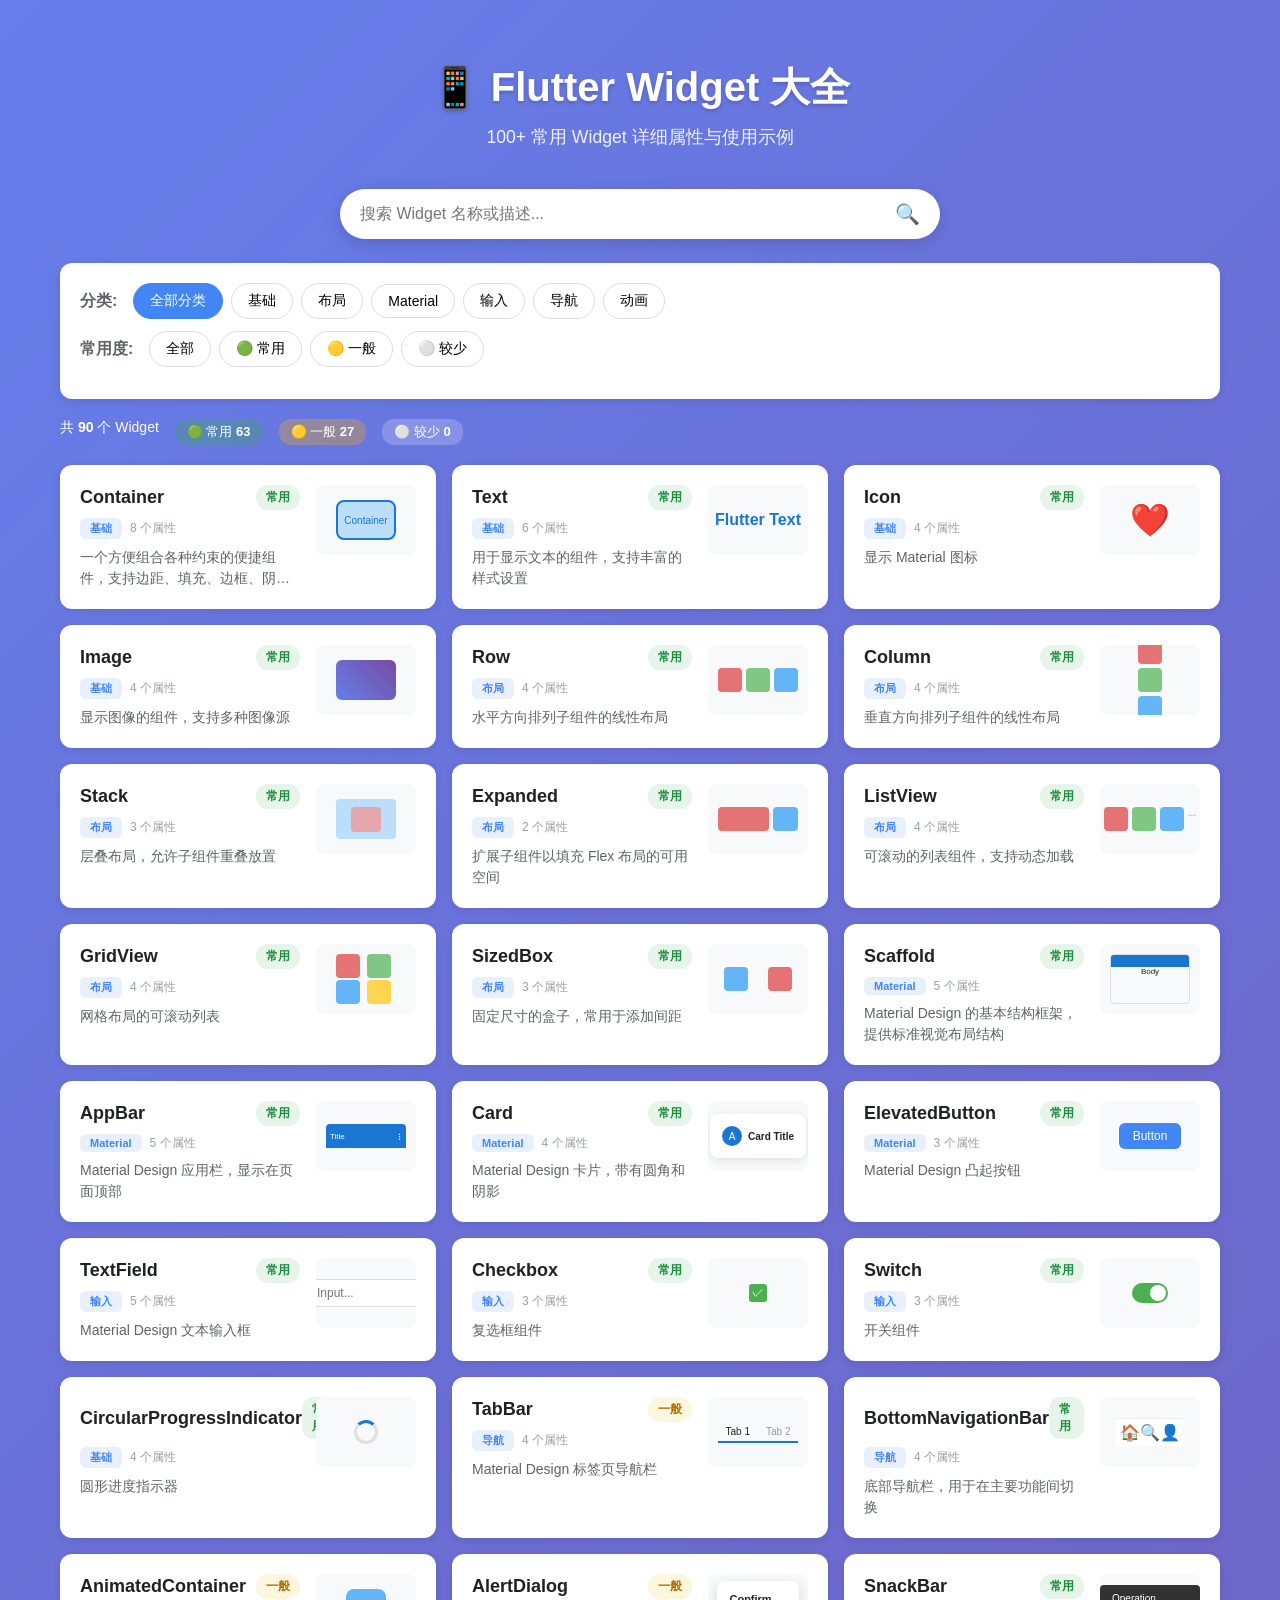
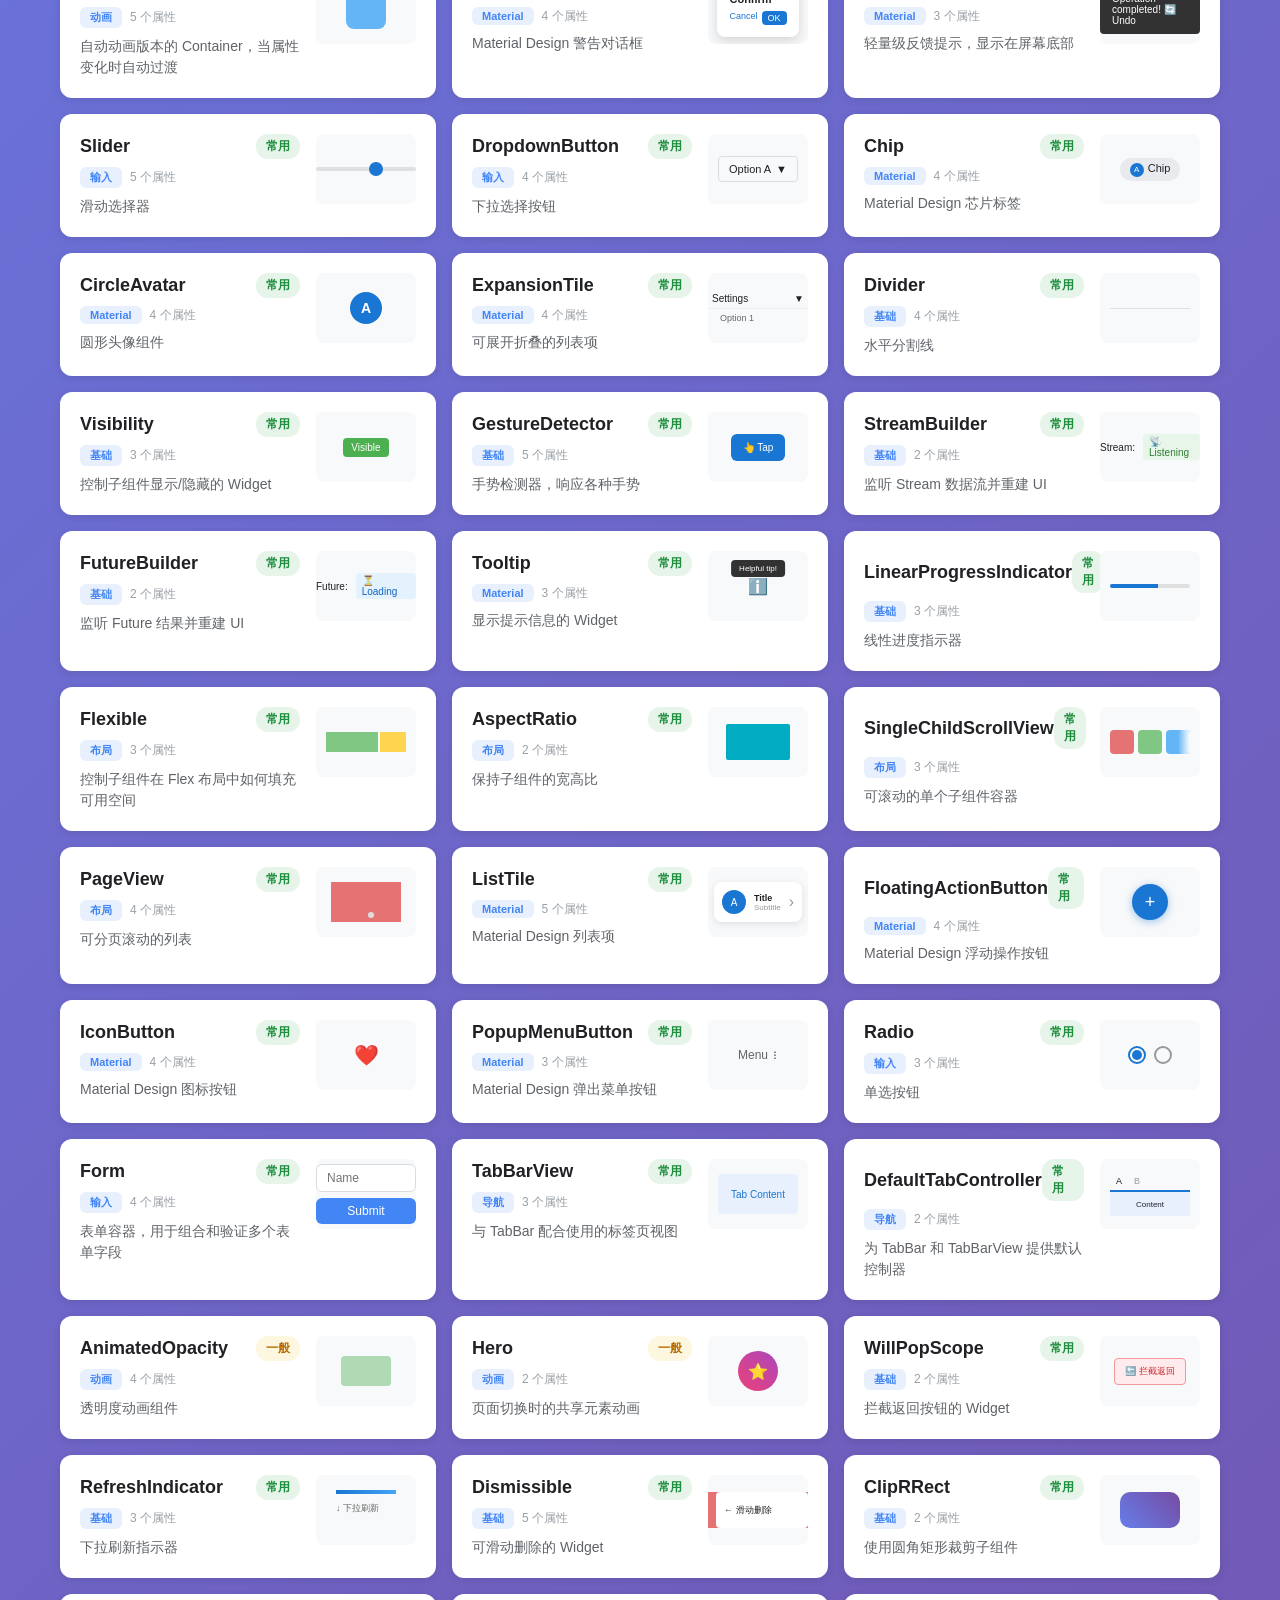
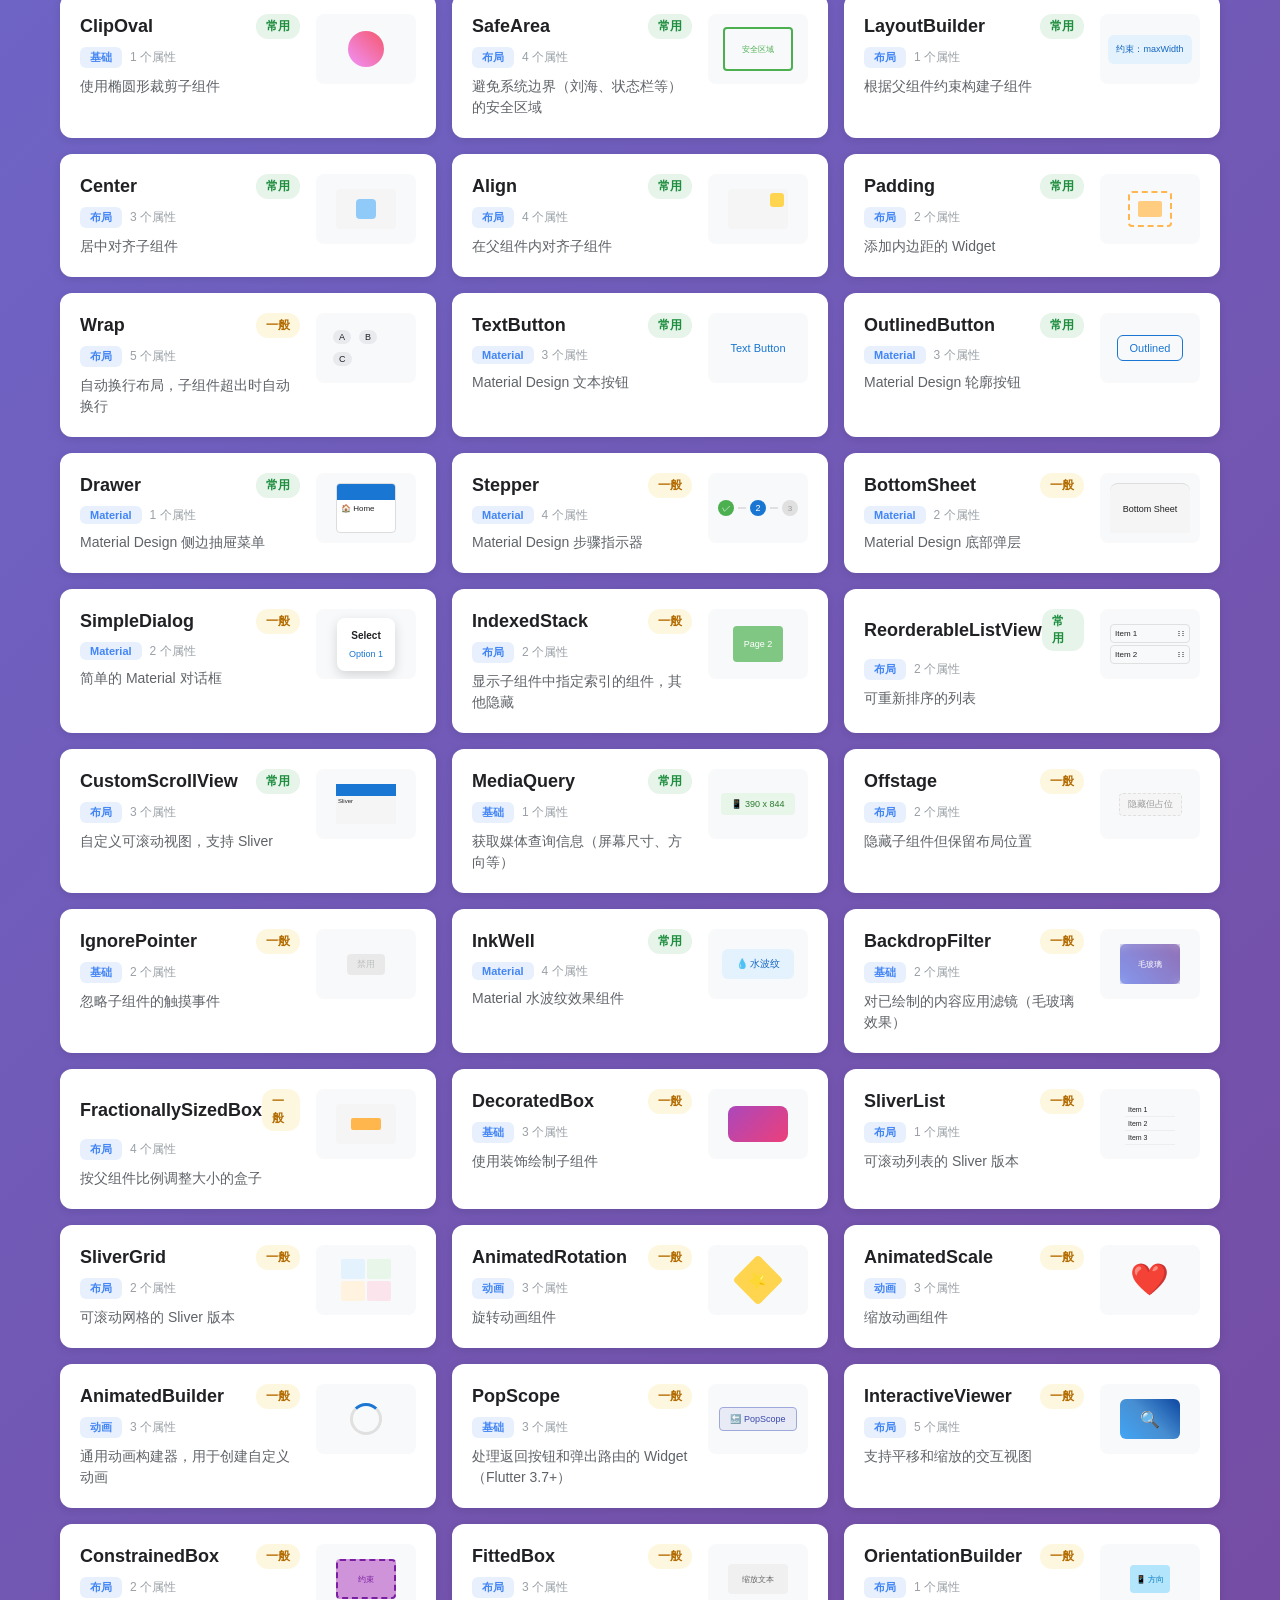
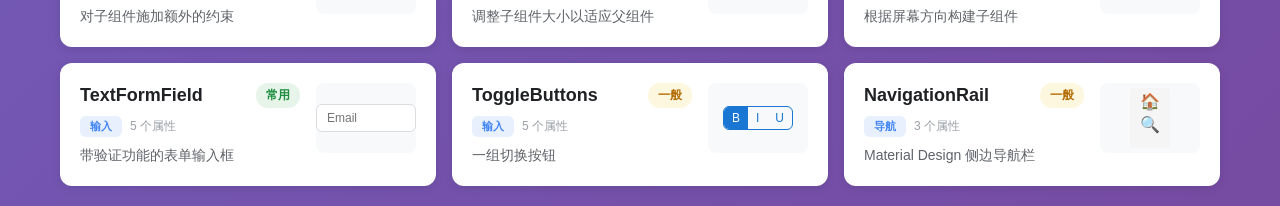
==== index.html @ 4dc027b3 "feat: 添加项目基础文件" ====
<!DOCTYPE html>
<html lang="zh-CN">
<head>
    <meta charset="UTF-8">
    <meta name="viewport" content="width=device-width, initial-scale=1.0">
    <title>Flutter Widget 大全 - 详细属性与使用示例</title>
    <link rel="stylesheet" href="styles.css">
</head>
<body>
    <div class="app">
        <!-- 头部 -->
        <header class="header">
            <h1>📱 Flutter Widget 大全</h1>
            <p class="subtitle">100+ 常用 Widget 详细属性与使用示例</p>
        </header>

        <!-- 搜索栏 -->
        <div class="search-container">
            <input type="text" id="searchInput" class="search-input" placeholder="搜索 Widget 名称或描述...">
            <span class="search-icon">🔍</span>
        </div>

        <!-- 筛选器 -->
        <div class="filters">
            <div class="filter-group">
                <span class="filter-label">分类:</span>
                <button class="filter-btn active" data-category="all">全部分类</button>
                <button class="filter-btn" data-category="basic">基础</button>
                <button class="filter-btn" data-category="layout">布局</button>
                <button class="filter-btn" data-category="material">Material</button>
                <button class="filter-btn" data-category="input">输入</button>
                <button class="filter-btn" data-category="navigation">导航</button>
                <button class="filter-btn" data-category="animation">动画</button>
            </div>
            <div class="filter-group">
                <span class="filter-label">常用度:</span>
                <button class="filter-btn" data-usage="all">全部</button>
                <button class="filter-btn" data-usage="high">🟢 常用</button>
                <button class="filter-btn" data-usage="medium">🟡 一般</button>
                <button class="filter-btn" data-usage="low">⚪ 较少</button>
            </div>
        </div>

        <!-- 统计信息 -->
        <div class="stats">
            <span class="stat-item">共 <strong id="totalCount">0</strong> 个 Widget</span>
            <span class="stat-badge high">🟢 常用 <strong id="highCount">0</strong></span>
            <span class="stat-badge medium">🟡 一般 <strong id="mediumCount">0</strong></span>
            <span class="stat-badge low">⚪ 较少 <strong id="lowCount">0</strong></span>
        </div>

        <!-- Widget 列表 -->
        <div id="widgetList" class="widget-list"></div>

        <!-- 空状态 -->
        <div id="emptyState" class="empty-state" style="display: none;">
            <div class="empty-icon">🔍</div>
            <p>未找到相关 Widget</p>
        </div>
    </div>

    <script src="detailed-docs.js"></script>
    <script src="data.js"></script>
    <script src="app.js"></script>
</body>
</html>
---- styles.css ----
/* 基础样式 */
* {
    margin: 0;
    padding: 0;
    box-sizing: border-box;
}

:root {
    --primary-color: #4285f4;
    --primary-light: #e8f0fe;
    --secondary-color: #34a853;
    --warning-color: #f9ab00;
    --grey-100: #f8f9fa;
    --grey-200: #e8eaed;
    --grey-300: #dadce0;
    --grey-400: #bdc1c6;
    --grey-500: #9aa0a6;
    --grey-600: #5f6368;
    --grey-700: #3c4043;
    --grey-800: #202124;
    --shadow: 0 2px 8px rgba(0,0,0,0.1);
    --shadow-lg: 0 4px 16px rgba(0,0,0,0.15);
    --radius: 12px;
    --radius-sm: 8px;
}

body {
    font-family: -apple-system, BlinkMacSystemFont, 'Segoe UI', Roboto, 'Helvetica Neue', Arial, sans-serif;
    background: linear-gradient(135deg, #667eea 0%, #764ba2 100%);
    min-height: 100vh;
    color: var(--grey-800);
}

.app {
    max-width: 1200px;
    margin: 0 auto;
    padding: 20px;
}

/* 头部 */
.header {
    text-align: center;
    padding: 40px 20px;
    color: white;
}

.header h1 {
    font-size: 2.5rem;
    margin-bottom: 10px;
    text-shadow: 0 2px 4px rgba(0,0,0,0.2);
}

.subtitle {
    font-size: 1.1rem;
    opacity: 0.9;
}

/* 搜索栏 */
.search-container {
    position: relative;
    max-width: 600px;
    margin: 0 auto 24px;
}

.search-input {
    width: 100%;
    padding: 16px 50px 16px 20px;
    border: none;
    border-radius: 30px;
    font-size: 16px;
    box-shadow: var(--shadow-lg);
    outline: none;
    transition: box-shadow 0.3s;
}

.search-input:focus {
    box-shadow: 0 6px 20px rgba(0,0,0,0.2);
}

.search-icon {
    position: absolute;
    right: 20px;
    top: 50%;
    transform: translateY(-50%);
    font-size: 20px;
}

/* 筛选器 */
.filters {
    background: white;
    border-radius: var(--radius);
    padding: 20px;
    margin-bottom: 20px;
    box-shadow: var(--shadow);
}

.filter-group {
    display: flex;
    flex-wrap: wrap;
    gap: 8px;
    margin-bottom: 12px;
    align-items: center;
}

.filter-label {
    font-weight: 600;
    color: var(--grey-600);
    margin-right: 8px;
}

.filter-btn {
    padding: 8px 16px;
    border: 1px solid var(--grey-300);
    background: white;
    border-radius: 20px;
    cursor: pointer;
    font-size: 14px;
    transition: all 0.2s;
}

.filter-btn:hover {
    background: var(--grey-100);
}

.filter-btn.active {
    background: var(--primary-color);
    color: white;
    border-color: var(--primary-color);
}

/* 统计信息 */
.stats {
    display: flex;
    gap: 16px;
    flex-wrap: wrap;
    margin-bottom: 20px;
    color: white;
}

.stat-item {
    font-size: 14px;
}

.stat-badge {
    padding: 4px 12px;
    border-radius: 12px;
    font-size: 13px;
    background: rgba(255,255,255,0.2);
}

.stat-badge.high { background: rgba(52, 168, 83, 0.3); }
.stat-badge.medium { background: rgba(249, 171, 0, 0.3); }
.stat-badge.low { background: rgba(255,255,255,0.2); }

/* Widget 列表 */
.widget-list {
    display: grid;
    grid-template-columns: repeat(auto-fill, minmax(340px, 1fr));
    gap: 16px;
}

/* Widget 卡片 */
.widget-card {
    background: white;
    border-radius: var(--radius);
    padding: 20px;
    box-shadow: var(--shadow);
    cursor: pointer;
    transition: all 0.3s;
    display: flex;
    gap: 16px;
}

.widget-card:hover {
    transform: translateY(-4px);
    box-shadow: var(--shadow-lg);
}

.widget-card-content {
    flex: 1;
    min-width: 0;
}

.widget-card-header {
    display: flex;
    justify-content: space-between;
    align-items: center;
    margin-bottom: 8px;
}

.widget-name {
    font-size: 18px;
    font-weight: 700;
    color: var(--grey-800);
}

.usage-badge {
    padding: 4px 10px;
    border-radius: 12px;
    font-size: 12px;
    font-weight: 600;
}

.usage-badge.high {
    background: #e6f4ea;
    color: #1e8e3e;
}

.usage-badge.medium {
    background: #fef7e0;
    color: #b36b00;
}

.usage-badge.low {
    background: var(--grey-200);
    color: var(--grey-600);
}

.widget-meta {
    display: flex;
    gap: 8px;
    align-items: center;
    margin-bottom: 8px;
}

.category-chip {
    background: var(--primary-light);
    color: var(--primary-color);
    padding: 3px 10px;
    border-radius: 6px;
    font-size: 11px;
    font-weight: 600;
}

.props-count {
    color: var(--grey-500);
    font-size: 12px;
}

.widget-description {
    color: var(--grey-600);
    font-size: 14px;
    line-height: 1.5;
    display: -webkit-box;
    -webkit-line-clamp: 2;
    -webkit-box-orient: vertical;
    overflow: hidden;
}

/* 预览卡片 */
.widget-preview {
    width: 100px;
    height: 70px;
    background: var(--grey-100);
    border-radius: var(--radius-sm);
    display: flex;
    align-items: center;
    justify-content: center;
    overflow: hidden;
    flex-shrink: 0;
}

/* 空状态 */
.empty-state {
    text-align: center;
    padding: 60px 20px;
    color: white;
}

.empty-icon {
    font-size: 64px;
    margin-bottom: 16px;
    opacity: 0.8;
}

/* 模态框 */
.modal {
    display: none;
    position: fixed;
    top: 0;
    left: 0;
    width: 100%;
    height: 100%;
    z-index: 1000;
}

.modal.active {
    display: flex;
    align-items: center;
    justify-content: center;
}

.modal-overlay {
    position: absolute;
    top: 0;
    left: 0;
    width: 100%;
    height: 100%;
    background: rgba(0,0,0,0.6);
    backdrop-filter: blur(4px);
}

.modal-content {
    position: relative;
    background: white;
    border-radius: var(--radius);
    width: 90%;
    max-width: 800px;
    max-height: 90vh;
    overflow-y: auto;
    box-shadow: var(--shadow-lg);
    animation: modalSlide 0.3s ease;
}

@keyframes modalSlide {
    from {
        opacity: 0;
        transform: translateY(-20px);
    }
    to {
        opacity: 1;
        transform: translateY(0);
    }
}

.modal-close {
    position: absolute;
    top: 16px;
    right: 16px;
    width: 36px;
    height: 36px;
    border: none;
    background: var(--grey-200);
    border-radius: 50%;
    cursor: pointer;
    font-size: 20px;
    color: var(--grey-600);
    z-index: 10;
    transition: background 0.2s;
}

.modal-close:hover {
    background: var(--grey-300);
}

/* 模态框头部 */
.modal-header {
    padding: 30px;
    background: linear-gradient(135deg, var(--primary-color), #8ab4f8);
    color: white;
}

.modal-title-section {
    display: flex;
    align-items: center;
    gap: 12px;
    margin-bottom: 12px;
}

.modal-title-section h2 {
    font-size: 24px;
}

.modal-description {
    opacity: 0.95;
    line-height: 1.6;
    margin-bottom: 16px;
}

.modal-meta {
    display: flex;
    gap: 12px;
    align-items: center;
}

.modal-meta .category-chip {
    background: rgba(255,255,255,0.25);
    color: white;
}

.modal-meta .props-count {
    color: rgba(255,255,255,0.8);
}

/* 预览区 */
.preview-section {
    padding: 24px 30px;
    background: linear-gradient(135deg, var(--primary-light), #e8f5e9);
}

.preview-label {
    font-size: 12px;
    color: var(--grey-500);
    margin-bottom: 12px;
    text-transform: uppercase;
    letter-spacing: 0.5px;
}

.preview-container {
    background: white;
    border-radius: var(--radius);
    padding: 40px;
    min-height: 120px;
    display: flex;
    align-items: center;
    justify-content: center;
    box-shadow: inset 0 2px 8px rgba(0,0,0,0.05);
}

/* Tab 导航 */
.modal-tabs {
    display: flex;
    border-bottom: 1px solid var(--grey-300);
    padding: 0 30px;
}

.tab-btn {
    padding: 16px 24px;
    border: none;
    background: none;
    cursor: pointer;
    font-size: 14px;
    font-weight: 600;
    color: var(--grey-600);
    border-bottom: 2px solid transparent;
    transition: all 0.2s;
}

.tab-btn:hover {
    color: var(--primary-color);
}

.tab-btn.active {
    color: var(--primary-color);
    border-bottom-color: var(--primary-color);
}

/* Tab 内容 */
.tab-content {
    padding: 24px 30px 30px;
}

.tab-pane {
    display: none;
}

.tab-pane.active {
    display: block;
}

/* 属性列表 */
.properties-list {
    display: grid;
    gap: 12px;
}

.property-card {
    border: 1px solid var(--grey-200);
    border-radius: var(--radius-sm);
    padding: 16px;
    background: var(--grey-50);
}

.property-header {
    display: flex;
    align-items: center;
    gap: 8px;
    margin-bottom: 8px;
    flex-wrap: wrap;
}

.property-name {
    font-weight: 600;
    font-size: 15px;
}

.property-type {
    background: var(--primary-light);
    color: var(--primary-color);
    padding: 2px 8px;
    border-radius: 4px;
    font-size: 12px;
    font-family: monospace;
}

.property-required {
    background: #fce8e6;
    color: #c5221f;
    padding: 2px 8px;
    border-radius: 4px;
    font-size: 11px;
    font-weight: 600;
}

.property-description {
    color: var(--grey-700);
    font-size: 14px;
    margin-bottom: 8px;
}

.property-extra {
    display: flex;
    gap: 12px;
    flex-wrap: wrap;
}

.property-default,
.property-example {
    background: white;
    padding: 6px 10px;
    border-radius: 6px;
    font-size: 12px;
    font-family: monospace;
}

.property-default {
    border-left: 3px solid var(--warning-color);
}

.property-example {
    border-left: 3px solid var(--secondary-color);
}

/* 代码块 */
.code-header {
    display: flex;
    justify-content: space-between;
    align-items: center;
    margin-bottom: 12px;
}

.code-header span {
    font-weight: 600;
    color: var(--grey-700);
}

.copy-btn {
    padding: 6px 14px;
    border: 1px solid var(--grey-300);
    background: white;
    border-radius: 6px;
    cursor: pointer;
    font-size: 13px;
    transition: all 0.2s;
}

.copy-btn:hover {
    background: var(--grey-100);
}

pre {
    background: #1e1e1e;
    color: #d4d4d4;
    padding: 20px;
    border-radius: var(--radius-sm);
    overflow-x: auto;
    font-size: 13px;
    line-height: 1.6;
}

code {
    font-family: 'Monaco', 'Menlo', 'Ubuntu Mono', monospace;
}

/* 提示内容 */
.tips-content {
    background: #fef7e0;
    border-left: 4px solid var(--warning-color);
    padding: 16px;
    border-radius: var(--radius-sm);
    margin-bottom: 20px;
}

.tips-content h4 {
    color: #b36b00;
    margin-bottom: 8px;
}

.tips-content p {
    color: #666;
    line-height: 1.6;
}

/* 详细介绍内容 */
.detail-content {
    display: flex;
    flex-direction: column;
    gap: 24px;
}

.detail-section {
    background: var(--grey-50);
    border-radius: var(--radius-sm);
    padding: 20px;
}

.detail-section h4 {
    color: var(--grey-800);
    margin-bottom: 12px;
    font-size: 16px;
    display: flex;
    align-items: center;
    gap: 8px;
}

.detail-section p {
    color: var(--grey-700);
    line-height: 1.8;
    font-size: 14px;
}

.use-case-list,
.pitfall-list {
    list-style: none;
    padding: 0;
    margin: 0;
}

.use-case-list li,
.pitfall-list li {
    padding: 10px 14px;
    background: white;
    border-radius: 6px;
    margin-bottom: 8px;
    font-size: 14px;
    color: var(--grey-700);
    border-left: 3px solid var(--primary-color);
}

.pitfall-list li {
    border-left-color: var(--warning-color);
    background: #fff8e1;
}

.pattern-list {
    display: flex;
    flex-direction: column;
    gap: 12px;
}

.pattern-item {
    background: white;
    border-radius: 8px;
    overflow: hidden;
    border: 1px solid var(--grey-200);
}

.pattern-title {
    background: var(--primary-light);
    color: var(--primary-color);
    padding: 10px 14px;
    font-weight: 600;
    font-size: 14px;
}

.pattern-code {
    margin: 0;
    padding: 14px;
    background: #1e1e1e;
    font-size: 12px;
    line-height: 1.6;
}

.pattern-code code {
    color: #d4d4d4;
}

/* 相关 Widget */
.related-widgets h4 {
    margin-bottom: 12px;
    color: var(--grey-700);
}

.related-list {
    display: flex;
    flex-wrap: wrap;
    gap: 8px;
}

.related-chip {
    background: var(--primary-light);
    color: var(--primary-color);
    padding: 6px 14px;
    border-radius: 20px;
    font-size: 13px;
    cursor: pointer;
    transition: all 0.2s;
}

.related-chip:hover {
    background: var(--primary-color);
    color: white;
}

/* 预览组件样式 */
.preview-row {
    display: flex;
    gap: 4px;
}

.preview-col {
    display: flex;
    flex-direction: column;
    gap: 4px;
}

.preview-box {
    width: 24px;
    height: 24px;
    border-radius: 4px;
}

.preview-stack {
    position: relative;
    width: 60px;
    height: 40px;
}

.preview-stack .preview-box {
    position: absolute;
}

.preview-chip {
    display: inline-block;
    padding: 4px 10px;
    background: var(--grey-200);
    border-radius: 12px;
    font-size: 11px;
    margin: 2px;
}

.preview-button {
    padding: 6px 14px;
    background: var(--primary-color);
    color: white;
    border: none;
    border-radius: 6px;
    font-size: 12px;
}

.preview-card {
    background: white;
    padding: 12px;
    border-radius: 8px;
    box-shadow: 0 2px 8px rgba(0,0,0,0.1);
    max-width: 150px;
}

.preview-input {
    padding: 6px 10px;
    border: 1px solid var(--grey-300);
    border-radius: 6px;
    font-size: 12px;
    width: 120px;
}

.preview-slider {
    width: 100px;
}

/* 响应式 */
@media (max-width: 768px) {
    .header h1 {
        font-size: 1.8rem;
    }

    .widget-list {
        grid-template-columns: 1fr;
    }

    .widget-card {
        flex-direction: column;
    }

    .widget-preview {
        width: 100%;
        height: 80px;
    }

    .filters {
        padding: 16px;
    }

    .filter-group {
        gap: 6px;
    }

    .filter-btn {
        padding: 6px 12px;
        font-size: 13px;
    }

    .modal-content {
        width: 95%;
    }

    .modal-header,
    .preview-section,
    .modal-tabs,
    .tab-content {
        padding-left: 20px;
        padding-right: 20px;
    }

    .modal-tabs {
        overflow-x: auto;
    }

    .tab-btn {
        padding: 14px 16px;
    }
}
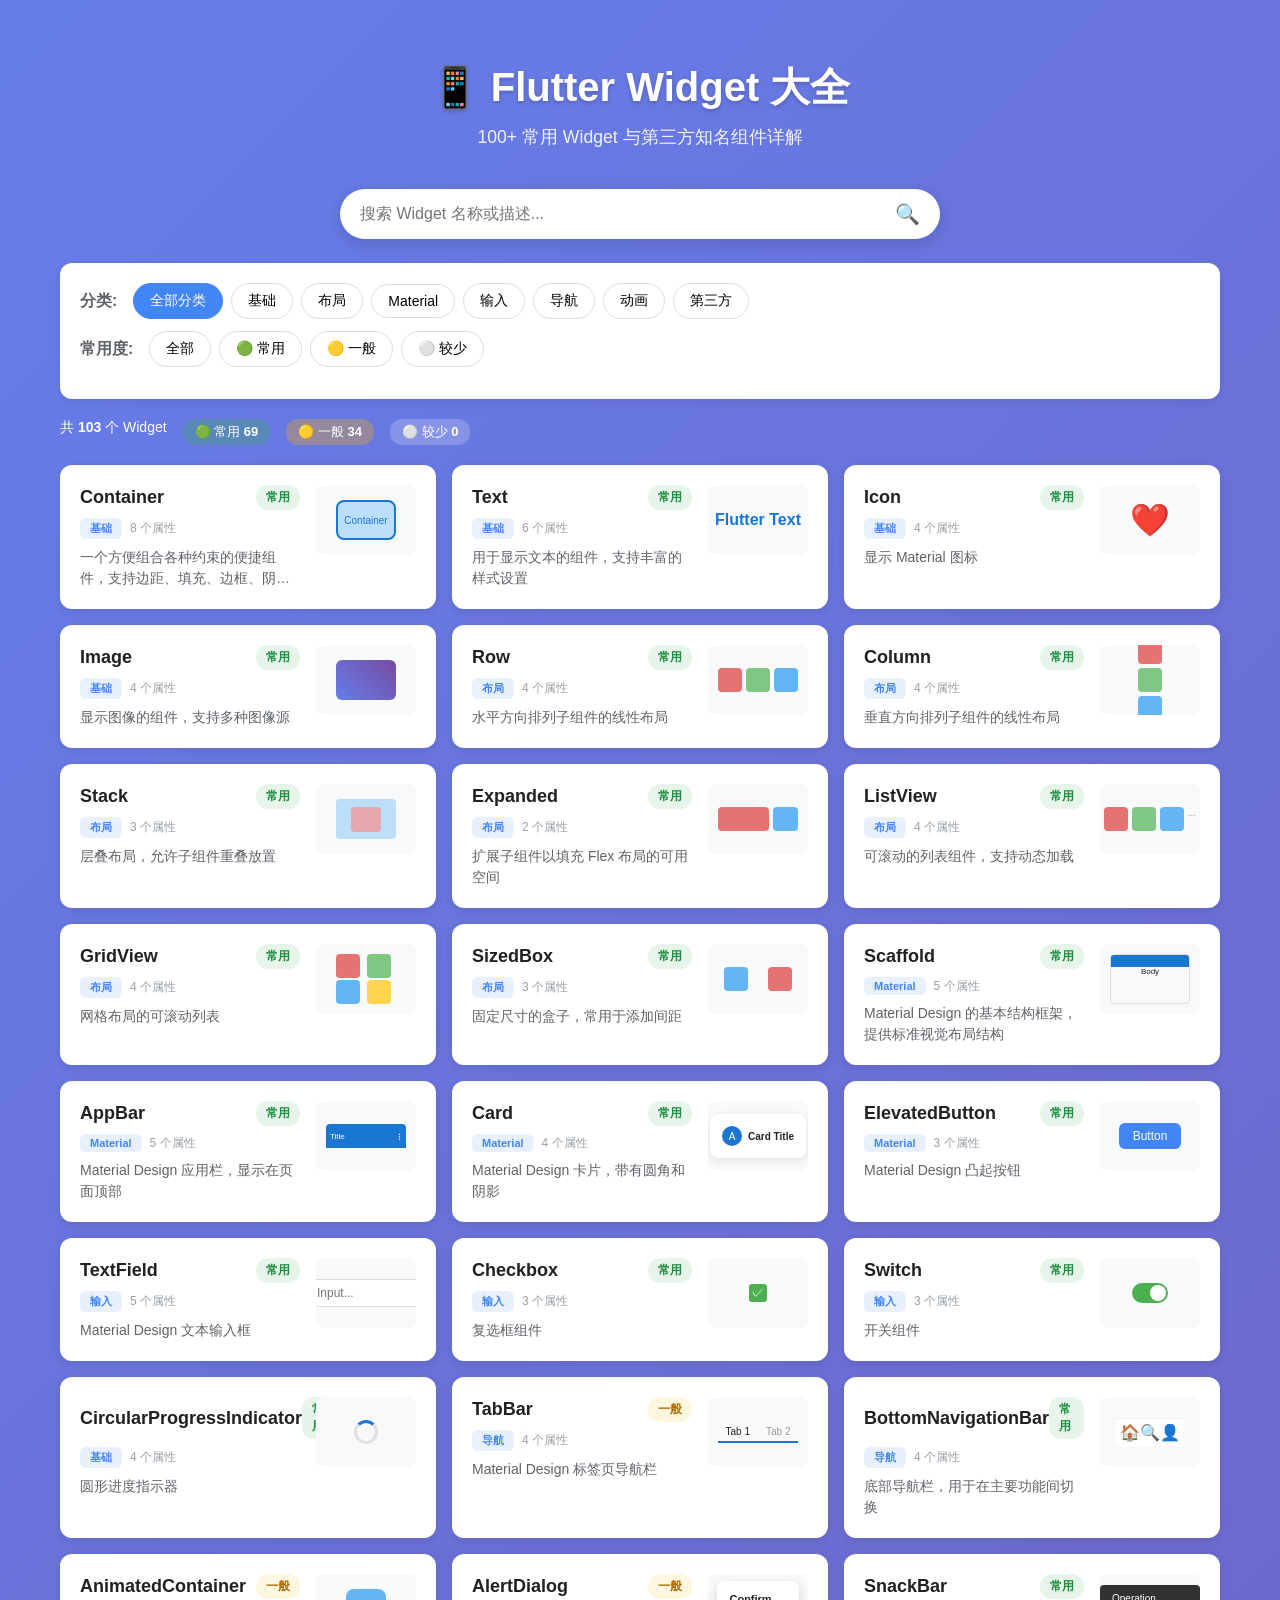
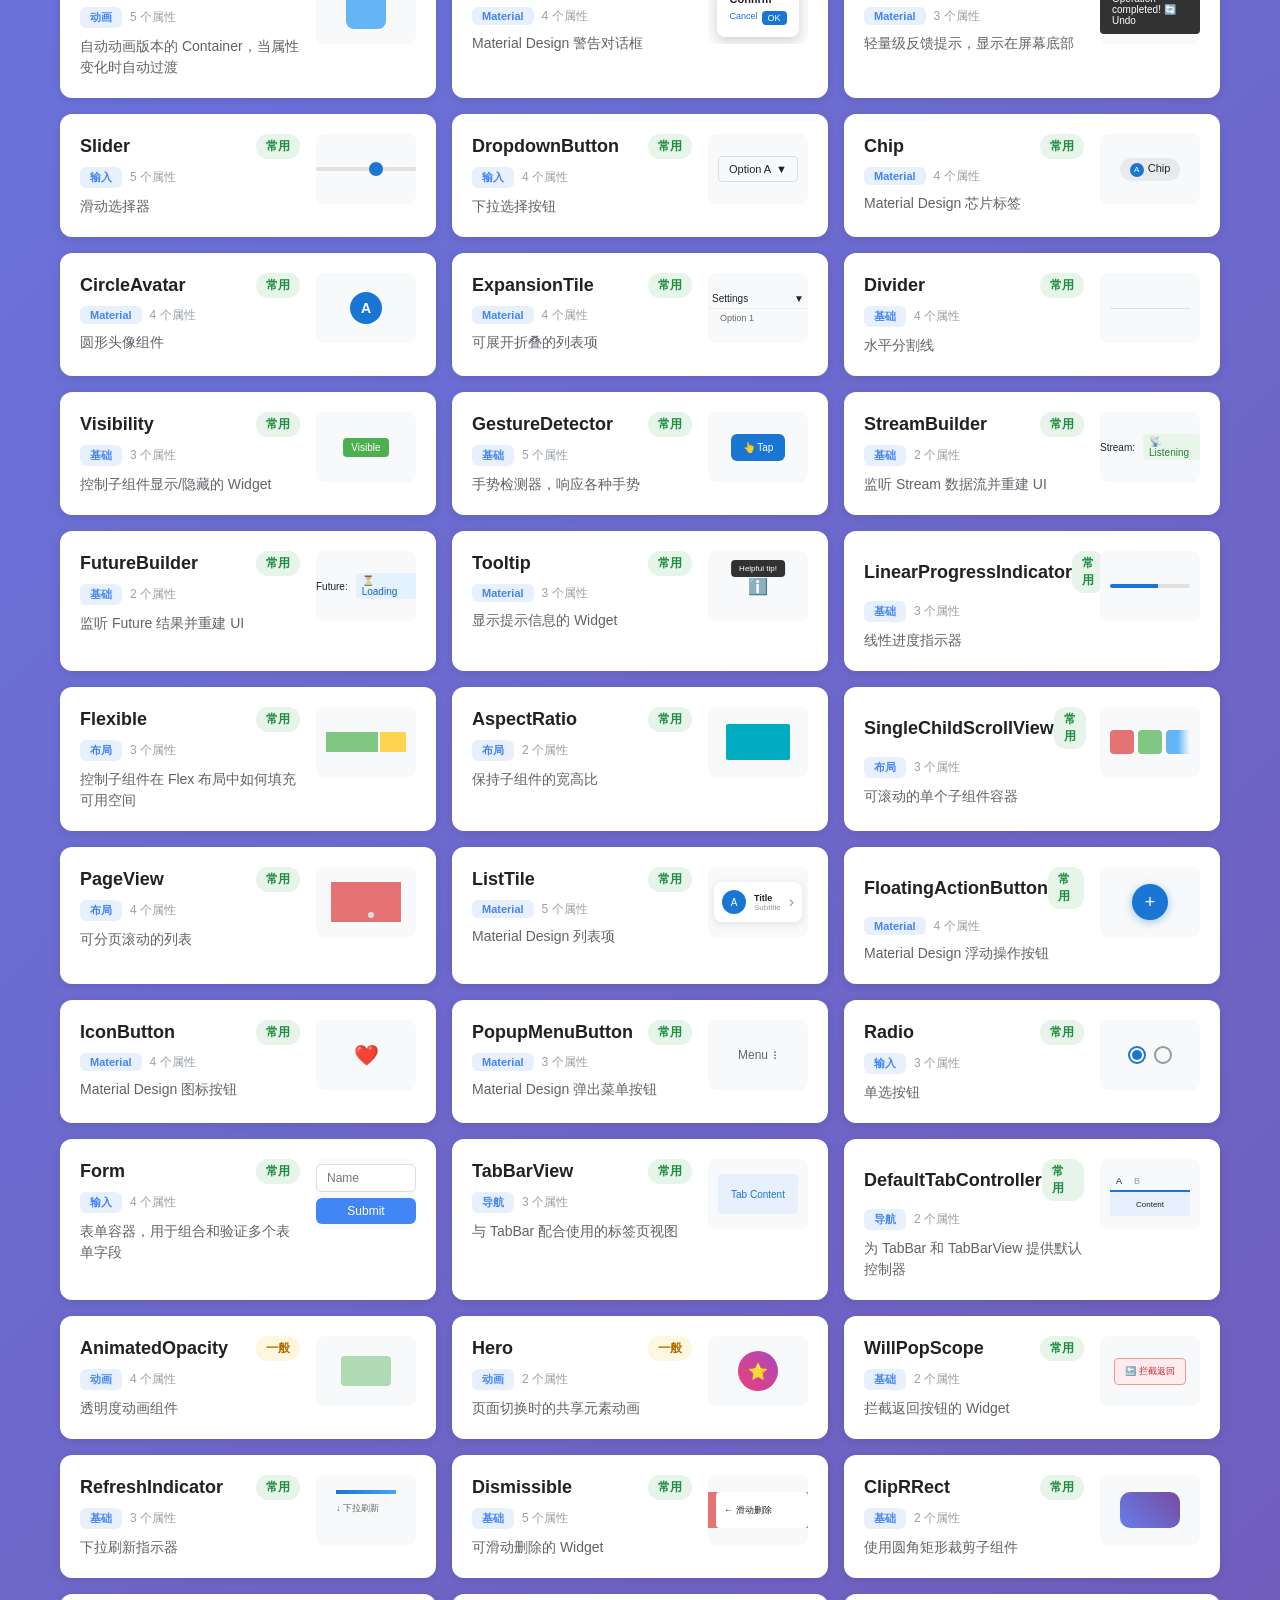
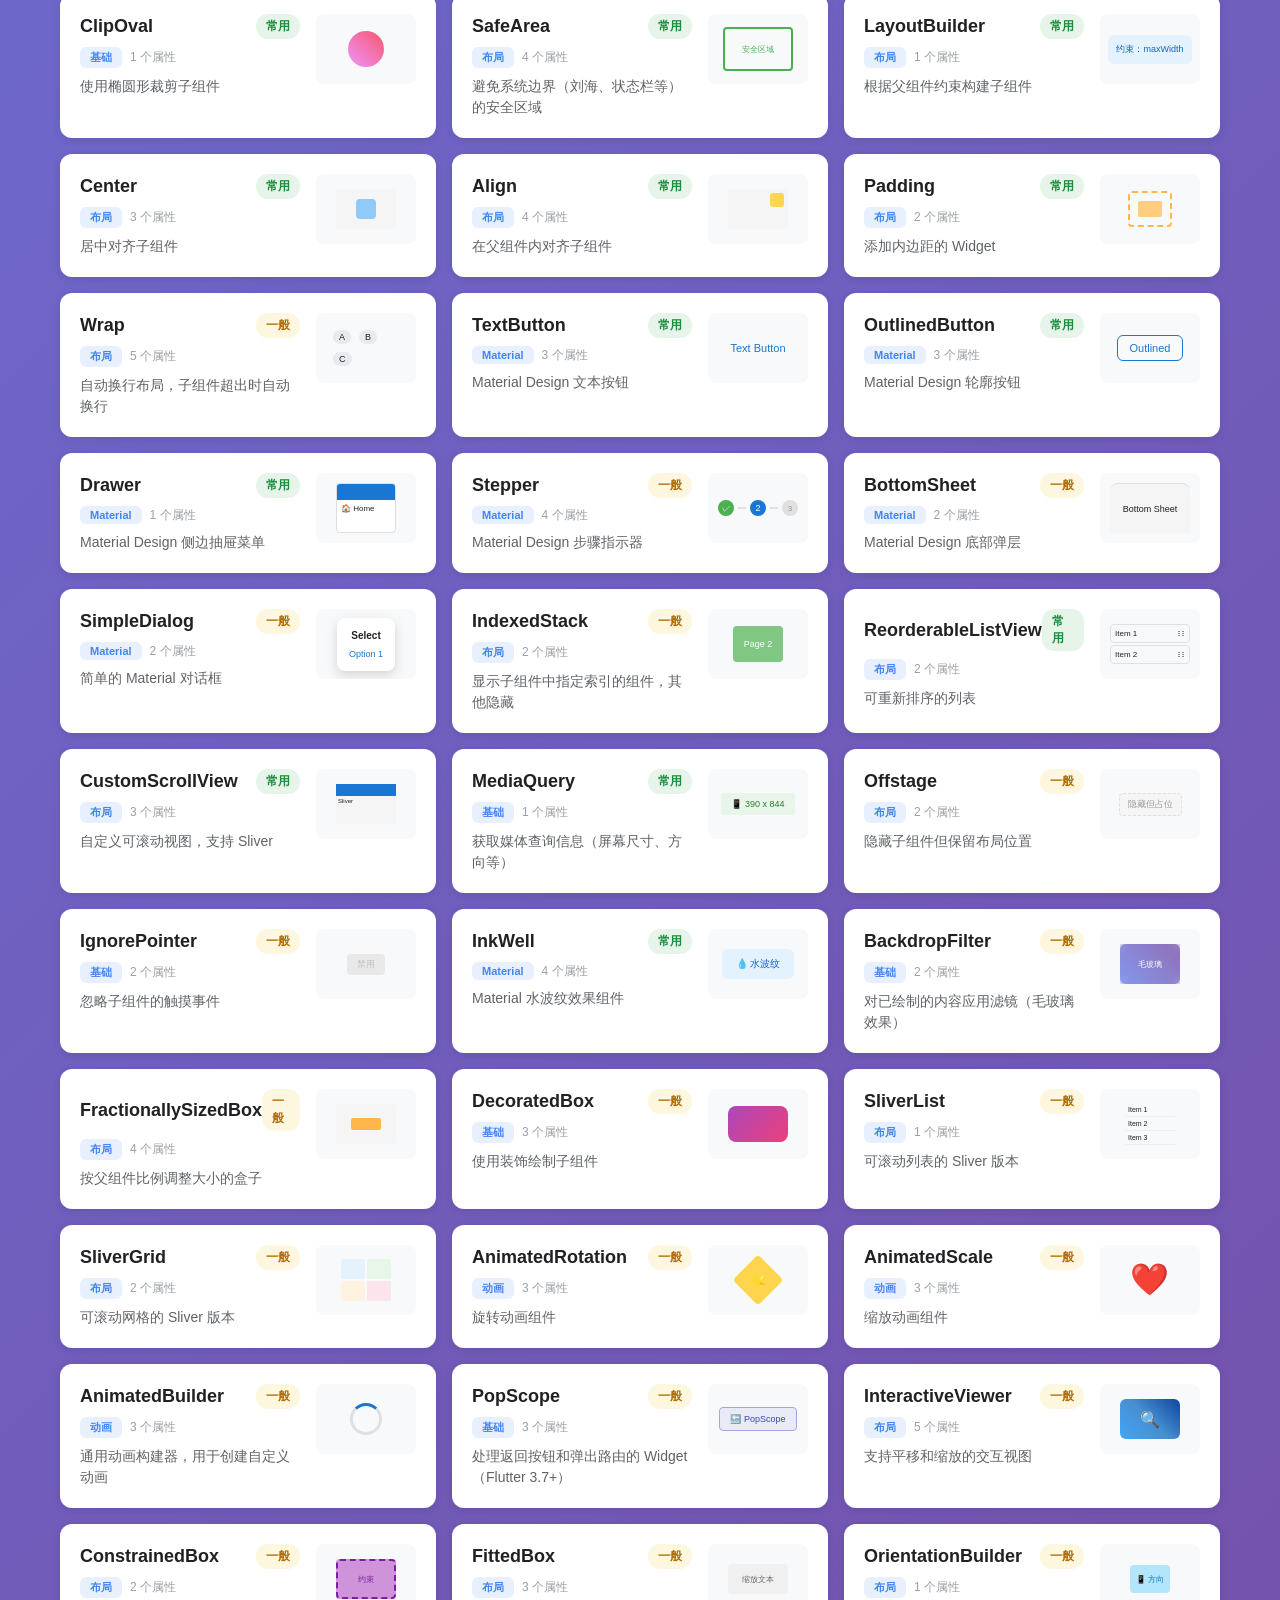
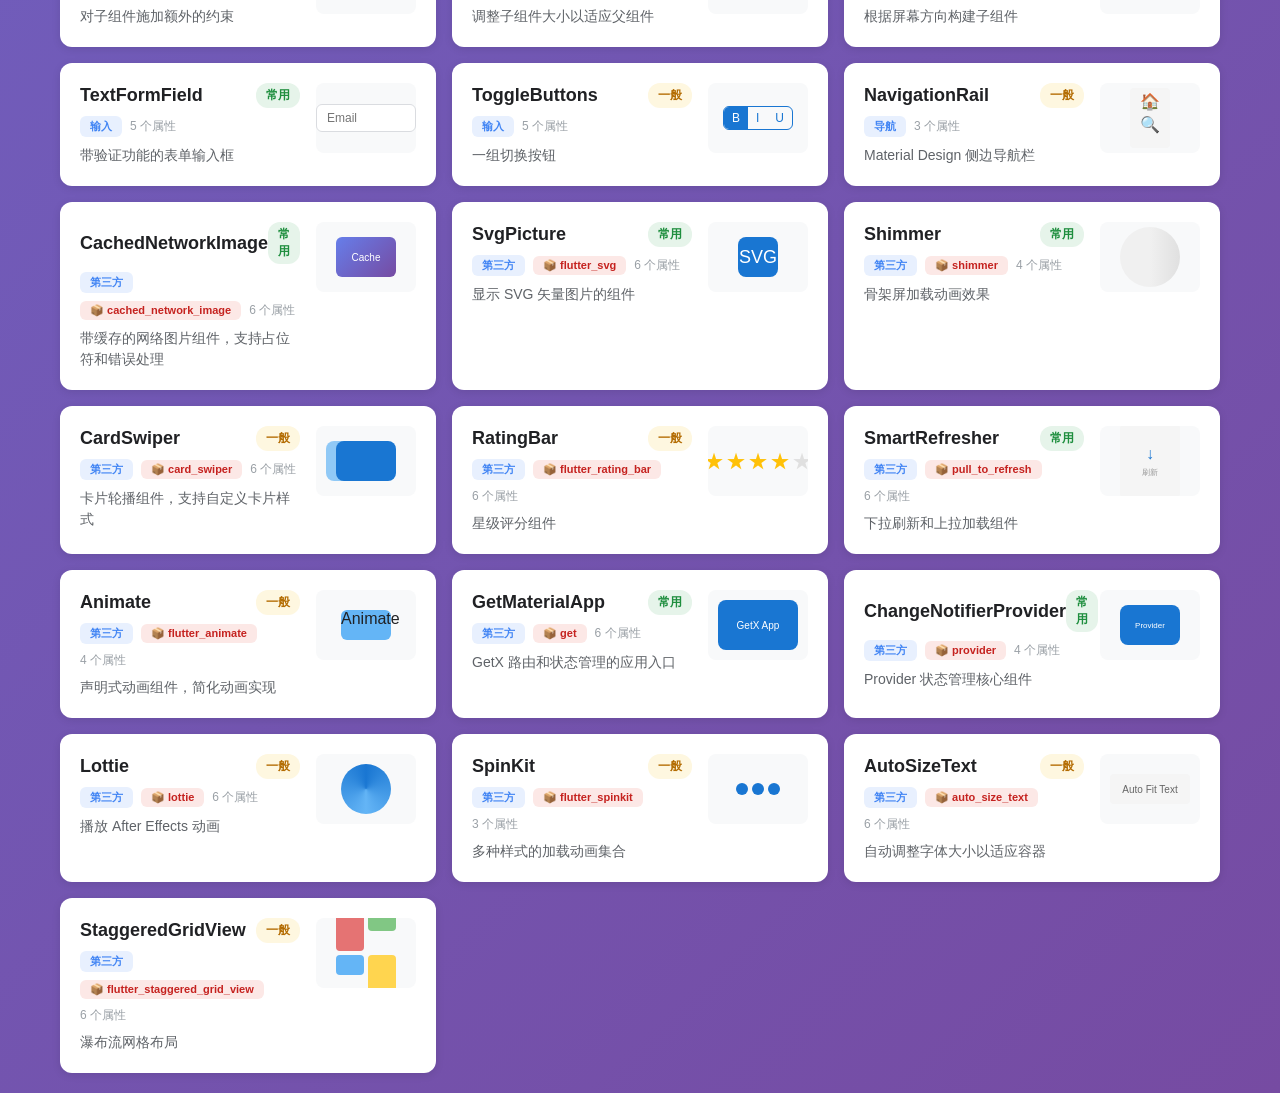
==== commit ae6c3d34: "feat: 增加包信息显示" ====
--- a/index.html
+++ b/index.html
@@ -11,7 +11,7 @@
         <!-- 头部 -->
         <header class="header">
             <h1>📱 Flutter Widget 大全</h1>
-            <p class="subtitle">100+ 常用 Widget 详细属性与使用示例</p>
+            <p class="subtitle">100+ 常用 Widget 与第三方知名组件详解</p>
         </header>
 
         <!-- 搜索栏 -->
@@ -31,6 +31,7 @@
                 <button class="filter-btn" data-category="input">输入</button>
                 <button class="filter-btn" data-category="navigation">导航</button>
                 <button class="filter-btn" data-category="animation">动画</button>
+                <button class="filter-btn" data-category="third-party">第三方</button>
             </div>
             <div class="filter-group">
                 <span class="filter-label">常用度:</span>
--- a/styles.css
+++ b/styles.css
@@ -221,11 +221,21 @@
     gap: 8px;
     align-items: center;
     margin-bottom: 8px;
+    flex-wrap: wrap;
 }
 
 .category-chip {
     background: var(--primary-light);
     color: var(--primary-color);
+    padding: 3px 10px;
+    border-radius: 6px;
+    font-size: 11px;
+    font-weight: 600;
+}
+
+.package-chip {
+    background: #fce8e6;
+    color: #c5221f;
     padding: 3px 10px;
     border-radius: 6px;
     font-size: 11px;
